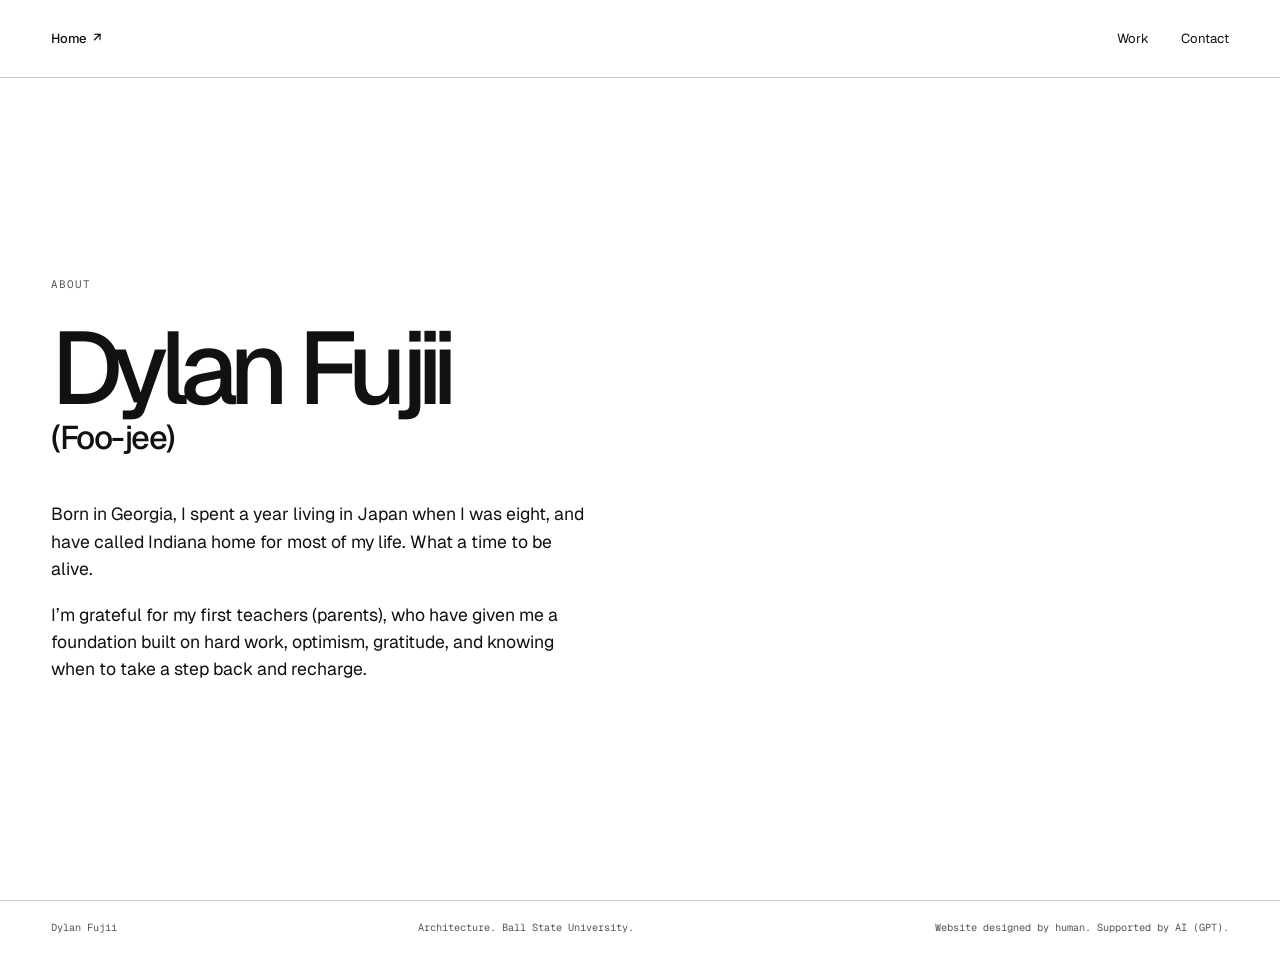
==== about.html @ c4be1554 "Refine about page and landing links" ====
<!doctype html>
<html lang="en">
  <head>
    <meta charset="utf-8">
    <meta name="viewport" content="width=device-width, initial-scale=1">
    <meta name="description" content="About Dylan Fujii.">
    <title>About — Dylan Fujii</title>
    <link rel="stylesheet" href="styles.css">
  </head>
  <body>
    <header class="site-header">
      <a class="home-link" href="index.html" aria-label="Return to home page">Home <span>↗</span></a>
      <nav aria-label="Main navigation">
        <a href="collection.html?collection=student">Work</a>
        <a href="contact.html">Contact</a>
      </nav>
    </header>
    <main class="about-page">
      <p class="eyebrow">About</p>
      <h1>Dylan Fujii <span>(Foo-jee)</span></h1>
      <p>Born in Georgia, I spent a year living in Japan when I was eight, and have called Indiana home for most of my life. What a time to be alive.</p>
      <p>I’m grateful for my first teachers (parents), who have given me a foundation built on hard work, optimism, gratitude, and knowing when to take a step back and recharge.</p>
    </main>
    <footer><span>Dylan Fujii</span><span>Architecture. Ball State University.</span><span>Website designed by human. Supported by AI (GPT).</span></footer>
  </body>
</html>
---- styles.css ----
@import url('https://fonts.googleapis.com/css2?family=Geist:wght@400;500;600;700&family=Geist+Mono:wght@400;500&display=swap');
:root{--paper:#edf2f4;--ink:#17232b;--slate:#637782;--blue:#173a5e;--line:#bdcbd1;--sans:Geist,Arial,sans-serif;--mono:"Geist Mono",monospace}*{box-sizing:border-box}html{scroll-behavior:smooth}body{margin:0;background:var(--paper);color:var(--ink);font-family:var(--sans)}a{color:inherit;text-decoration:none}img{max-width:100%;display:block}.site-header{height:78px;padding:0 4vw;display:flex;justify-content:space-between;align-items:center;border-bottom:1px solid var(--line);position:relative;z-index:10}.monogram{font-size:1.35rem;font-weight:700;letter-spacing:-.09em}.monogram span,.underlink,.site-header nav a:hover,.project-index-row:hover strong,.outline-link:hover{color:var(--blue)}.site-header nav{display:flex;align-items:center;gap:2rem;font-size:.82rem}.project-menu{position:relative}.project-menu summary{cursor:pointer;list-style:none}.project-menu summary::-webkit-details-marker{display:none}.project-menu summary span{font-family:var(--mono);margin-left:.25rem}.menu-panel{position:absolute;right:-1rem;top:2rem;width:310px;background:#f8fbfc;border:1px solid var(--line);padding:.7rem;box-shadow:0 16px 38px rgba(23,58,94,.12)}.menu-panel a{display:grid;grid-template-columns:1fr auto;padding:.8rem;border-bottom:1px solid var(--line)}.menu-panel a:last-child{border-bottom:0}.menu-panel a:hover{background:#e2ebef}.menu-panel span,.menu-panel small{display:block;font: .62rem var(--mono);color:var(--slate);text-transform:uppercase;letter-spacing:.04em}.menu-panel strong{font-weight:500;margin:.18rem 0}.eyebrow{font: .68rem var(--mono);letter-spacing:.08em;text-transform:uppercase;color:var(--slate);margin:0 0 1.3rem}.home-hero{min-height:calc(100dvh - 78px);padding:8vw 4vw 5vw;display:grid;grid-template-columns:.82fr 1.18fr;gap:6vw;align-items:end}.home-hero h1,.feature-project h2,.section-intro h2,.material-section h2,.project-hero h1,.project-content h2{font-size:clamp(3.5rem,7vw,8rem);font-weight:500;letter-spacing:-.075em;line-height:.9;margin:0}.home-hero h1 em,.feature-project h2 span{font-style:normal;color:var(--blue)}.lede{font-size:1.04rem;line-height:1.65;max-width:33rem;margin:2rem 0}.underlink{display:inline-flex;gap:.6rem;border-bottom:1px solid currentColor;padding-bottom:.3rem;font-size:.9rem}.hero-board{display:block}.hero-board img{width:100%;height:min(63vw,670px);object-fit:contain;background:#dbe5e9}.hero-board span,.image-frame figcaption{display:block;margin-top:.65rem;color:var(--slate);font:.64rem var(--mono)}.feature-rule{padding:1.25rem 4vw;border-top:1px solid var(--line);border-bottom:1px solid var(--line);display:flex;justify-content:space-between}.feature-rule .eyebrow{margin:0}.feature-rule p:last-child{margin:0;color:var(--blue);font:.68rem var(--mono);text-transform:uppercase}.feature-project{padding:10vw 4vw;display:grid;grid-template-columns:.72fr 1.28fr;gap:8vw;align-items:end}.feature-copy>p:not(.eyebrow){line-height:1.6;max-width:29rem;margin:2rem 0}.outline-link{display:inline-flex;gap:.7rem;border:1px solid var(--ink);padding:.85rem 1rem;font-size:.84rem;transition:.2s}.outline-link:hover{border-color:var(--blue);background:#dfe9ed}.image-frame{margin:0;background:#dbe5e9}.image-frame img{width:100%;height:100%;object-fit:contain}.large-board{height:min(48vw,610px)}.process-section{border-top:1px solid var(--ink);padding:10vw 4vw;display:grid;grid-template-columns:.65fr 1.35fr;gap:8vw}.section-intro{position:sticky;top:2rem;height:max-content}.process-list{border-top:1px solid var(--ink)}.project-index-row{display:grid;grid-template-columns:3rem 1fr auto;gap:1rem;align-items:start;border-bottom:1px solid var(--line);padding:1.15rem 0}.project-index-row b,.project-index-row span,.project-index-row small{font: .64rem var(--mono);letter-spacing:.04em;color:var(--slate)}.project-index-row strong{display:block;font-size:1.5rem;letter-spacing:-.05em;font-weight:500;margin:.25rem 0;transition:color .2s}.project-index-row .arrow{font-size:1.1rem;color:var(--ink)}.material-section{padding:10vw 4vw;display:grid;grid-template-columns:1.2fr .8fr;gap:9vw;align-items:center;border-top:1px solid var(--line)}.material-image{height:min(56vw,640px)}.material-section p:last-child{line-height:1.6;max-width:28rem;margin-top:2rem}.project-hero{padding:8vw 4vw 7vw;display:grid;grid-template-columns:.78fr 1.22fr;gap:6vw;align-items:end}.project-meta{font: .68rem var(--mono);color:var(--slate);text-transform:uppercase}.project-note{font: .68rem var(--mono);color:var(--blue);text-transform:uppercase;line-height:1.5}.hero-full{height:min(64vw,710px)}.project-content{padding:9vw 4vw;display:grid;grid-template-columns:.65fr 1.35fr;gap:8vw;border-top:1px solid var(--line)}.project-content>div>p:last-child{line-height:1.6;max-width:28rem}.board-viewer object{width:100%;height:720px;background:#fff;border:1px solid var(--line)}.board-viewer>p{font:.64rem var(--mono);color:var(--slate)}.project-gallery{padding:0 4vw 10vw;display:grid;grid-template-columns:repeat(3,1fr);gap:1rem}.project-image{height:31vw;min-height:240px}footer{padding:1.25rem 4vw;border-top:1px solid var(--line);display:flex;justify-content:space-between;font:.64rem var(--mono);color:var(--slate)}@media(max-width:760px){.site-header{padding:0 5vw}.site-header nav{gap:1rem}.menu-panel{right:-4rem;width:285px}.home-hero,.feature-project,.process-section,.material-section,.project-hero,.project-content{grid-template-columns:1fr}.home-hero,.project-hero{padding:17vw 5vw 14vw;min-height:auto;gap:3rem}.feature-project,.process-section,.material-section,.project-content{padding:17vw 5vw;gap:3rem}.hero-board img,.hero-full{height:70vw}.feature-rule{padding:1rem 5vw;display:block}.feature-rule p:last-child{margin-top:.6rem}.large-board{height:68vw}.section-intro{position:static}.material-image{height:70vw}.project-gallery{padding:0 5vw 17vw;grid-template-columns:1fr}.project-image{height:72vw}.board-viewer object{height:540px}footer{padding:1.25rem 5vw;display:grid;gap:.35rem}.home-hero h1,.feature-project h2,.section-intro h2,.material-section h2,.project-hero h1,.project-content h2{font-size:clamp(3.15rem,14vw,5rem)}}
.collection-hero{padding:9vw 4vw 7vw;border-bottom:1px solid var(--ink)}.collection-hero h1{font-size:clamp(3.8rem,9vw,10rem);letter-spacing:-.085em;line-height:.86;font-weight:500;margin:0;max-width:12ch}.collection-list{padding:0 4vw 10vw}.collection-row{display:grid;grid-template-columns:1.08fr .92fr;gap:8vw;align-items:center;padding:7vw 0;border-bottom:1px solid var(--line)}.collection-row:nth-child(odd){grid-template-columns:.78fr 1.22fr}.collection-row:nth-child(odd) .collection-image{order:2}.collection-image{height:clamp(300px,45vw,620px);background:transparent}.collection-image img{object-fit:contain;background:#dbe5e9}.collection-copy{max-width:32rem}.collection-copy h2{font-size:clamp(2.4rem,5vw,5.8rem);letter-spacing:-.07em;line-height:.9;font-weight:500;margin:.3rem 0 1.5rem}.collection-copy>p:not(.eyebrow){line-height:1.65}.collection-open{display:inline-flex;gap:.7rem;margin-top:1.4rem;border-bottom:1px solid var(--ink);padding-bottom:.3rem;font-size:.85rem}.collection-row:hover h2,.collection-row:hover .collection-open{color:var(--blue)}.project-reading{padding:8vw 4vw;display:grid;grid-template-columns:.65fr 1.35fr;gap:8vw;border-top:1px solid var(--line)}.reading-copy{columns:2;column-gap:3rem;max-width:60rem}.reading-copy p{line-height:1.7;margin:0 0 1.2rem;break-inside:avoid}.project-gallery{grid-template-columns:1.1fr .9fr .9fr}.project-image-0{height:min(58vw,750px);grid-row:span 2}.project-image-1{height:min(28vw,360px)}.project-image-2{height:min(35vw,470px);align-self:end}@media(max-width:760px){.collection-hero{padding:17vw 5vw 12vw}.collection-list{padding:0 5vw 17vw}.collection-row,.collection-row:nth-child(odd){grid-template-columns:1fr;gap:2rem;padding:17vw 0}.collection-row:nth-child(odd) .collection-image{order:0}.collection-image{height:72vw}.project-reading{padding:17vw 5vw;grid-template-columns:1fr;gap:2rem}.reading-copy{columns:1}.project-gallery{grid-template-columns:1fr}.project-image-0,.project-image-1,.project-image-2{height:72vw;grid-row:auto}}

/* Compact project index: imagery keeps its own proportion rather than entering a fixed card. */
.media-section{padding:6vw 4vw 9vw;border-bottom:1px solid var(--line)}.media-section header{display:grid;grid-template-columns:.7fr 1.3fr;gap:2rem;align-items:baseline;margin:0 0 4vw}.media-section h2{font-size:clamp(2.8rem,6vw,6.5rem);letter-spacing:-.075em;line-height:.9;font-weight:500;margin:0}.media-section header>p:last-child{max-width:25rem;line-height:1.55;margin:0;color:var(--slate)}.portfolio-grid{columns:3;column-gap:1.25rem}.project-tile{display:inline-block;width:100%;vertical-align:top;break-inside:avoid;margin:0 0 2.8rem;color:var(--ink)}.project-tile figure{position:relative;margin:0;overflow:hidden;background:transparent}.project-tile figure img{width:100%;height:auto;transition:opacity .22s ease}.project-tile h3{font-size:1.12rem;letter-spacing:-.045em;font-weight:500;margin:.7rem 0 0}.tile-overlay{position:absolute;inset:0;display:flex!important;flex-direction:column;justify-content:space-between;padding:1.25rem;background:var(--blue);color:#edf2f4!important;font: .84rem/1.55 var(--sans)!important;opacity:0;transition:opacity .22s ease;margin:0!important}.tile-overlay b{font: .64rem var(--mono);letter-spacing:.06em;text-transform:uppercase}.project-tile:hover img,.project-tile:focus-visible img{opacity:0}.project-tile:hover .tile-overlay,.project-tile:focus-visible .tile-overlay{opacity:1}.project-tile:hover h3,.project-tile:focus-visible h3{color:var(--blue)}.project-hero-image{margin:0;align-self:end}.project-hero-image img{display:block;width:100%;height:auto}.project-hero-image figcaption,.project-image figcaption{display:block;margin-top:.65rem;color:var(--slate);font:.64rem var(--mono)}.project-gallery{display:block;columns:2;column-gap:1.25rem;padding:0 4vw 10vw}.project-image,.project-image-0,.project-image-1,.project-image-2{display:inline-block;width:100%;height:auto!important;min-height:0!important;grid-row:auto!important;break-inside:avoid;margin:0 0 2.2rem}.project-image img{width:100%;height:auto;display:block}.home-hero .hero-board img,.feature-project .large-board img,.material-section .material-image img{height:auto;object-fit:initial;background:transparent}.feature-project .large-board,.material-section .material-image{height:auto;background:transparent}.home-hero .hero-board{align-self:end}.home-hero .hero-board img{width:100%}@media(max-width:760px){.media-section{padding:14vw 5vw}.media-section header{grid-template-columns:1fr;gap:.8rem;margin-bottom:10vw}.portfolio-grid{columns:1}.project-tile{margin-bottom:2.5rem}.tile-overlay{opacity:1;position:static;padding:.8rem 0 0;background:transparent;color:var(--ink)!important;font-size:.9rem!important}.project-tile:hover img,.project-tile:focus-visible img{opacity:1}.project-tile h3{margin-top:.8rem}.tile-overlay b{display:none}.project-gallery{columns:1;padding:0 5vw 15vw}.project-image{margin-bottom:2.5rem}}
.contact-page{min-height:calc(100dvh - 78px);padding:12vw 4vw;display:flex;flex-direction:column;align-items:flex-start}.contact-page h1{font-size:clamp(4rem,11vw,12rem);letter-spacing:-.09em;line-height:.86;font-weight:500;margin:0 0 4rem}.contact-page>a{font-size:clamp(1.2rem,2.4vw,2.2rem);letter-spacing:-.04em;margin:.35rem 0;border-bottom:1px solid transparent}.contact-page>a:hover{color:var(--blue);border-color:var(--blue)}@media(max-width:760px){.contact-page{padding:22vw 5vw}.contact-page h1{margin-bottom:3rem}}

/* Final editorial pass: the image establishes each page before the copy begins. */
.home-link{font:500 .82rem var(--sans);letter-spacing:-.02em}.home-link span{color:var(--blue);margin-left:.2rem}.home-hero{min-height:0;display:block;padding:2.5vw 4vw 3vw}.home-hero-image{display:block;height:calc(100dvh - 190px)}.home-hero-image img{width:100%;height:100%;object-fit:contain;background:transparent}.home-hero-caption{display:flex;justify-content:space-between;align-items:baseline;gap:2rem;padding-top:1.2rem}.home-hero-caption h1{font-size:clamp(2.2rem,5vw,5.8rem);letter-spacing:-.075em;line-height:.9;font-weight:500;margin:0}.home-hero-caption p{max-width:25rem;margin:0;font: .72rem/1.5 var(--mono);color:var(--slate)}.portfolio-grid{display:grid;columns:auto;grid-template-columns:repeat(3,minmax(0,1fr));gap:1.25rem;align-items:start}.project-tile{display:block;margin:0;color:var(--ink)}.project-tile-featured{grid-column:span 2}.project-tile-featured h3{font-size:clamp(1.3rem,2vw,2rem)}.project-tile figure{background:transparent}.tile-overlay{align-items:center;justify-content:center;background:transparent;color:rgba(23,35,43,.8)!important;font-size:clamp(2rem,5vw,5.5rem)!important;line-height:.86!important;font-weight:700!important;letter-spacing:-.08em;text-align:center}.project-tile:hover img,.project-tile:focus-visible img{opacity:1;filter:brightness(1.07)}.tile-overlay b{display:none}.project-page-hero{height:auto;padding:2vw 4vw 0}.project-page-hero figure{height:auto;margin:0}.project-page-hero img{display:block;width:100%;height:auto;object-fit:initial;background:transparent}.project-summary{max-width:68rem;padding:5vw 4vw;border-top:1px solid var(--line)}.project-summary h1{font-size:clamp(2.1rem,5vw,5.2rem);letter-spacing:-.075em;line-height:.9;font-weight:500;margin:0 0 1.6rem}.project-summary dl{display:grid;grid-template-columns:repeat(2,minmax(0,1fr));max-width:42rem;margin:0 0 2rem;border-top:1px solid var(--line)}.project-summary dl div{padding:1rem 0;border-bottom:1px solid var(--line)}.project-summary dt{font:.62rem var(--mono);letter-spacing:.06em;text-transform:uppercase;color:var(--slate)}.project-summary dd{margin:.35rem 0 0;font-size:.95rem;line-height:1.45}.project-summary .lede{margin:2.2rem 0}.source-text{max-width:44rem}.source-text p{line-height:1.65;margin:0 0 1rem}.project-summary .project-note{margin:0 0 2rem}.project-gallery{columns:2}.project-content{padding-top:6vw}.project-content h2{font-size:clamp(2.7rem,5vw,5.2rem)}@media(max-width:760px){.home-hero{padding:3vw 5vw 12vw}.home-hero-image{height:65vw}.home-hero-caption{display:block;padding-top:1rem}.home-hero-caption p{margin-top:.8rem}.portfolio-grid{grid-template-columns:1fr;gap:2.3rem}.project-tile-featured{grid-column:auto}.tile-overlay{font-size:3.5rem!important}.project-page-hero{height:auto;padding:3vw 5vw 0}.project-summary{padding:12vw 5vw 8vw}.project-summary dl{grid-template-columns:1fr}.project-gallery{columns:1}.project-content{padding-top:14vw}}

/* White field, quiet chrome, and image-readable hover state. */
:root{--paper:#fff}.image-frame,.hero-board img,.board-viewer object{background:#fff}.home-hero-caption p a{color:inherit;border-bottom:1px solid var(--line);padding-bottom:.15rem}.home-hero-caption p a:hover{color:var(--blue);border-color:var(--blue)}.home-shortcuts{display:grid;grid-template-columns:1fr 1fr;border-top:1px solid var(--ink);border-bottom:1px solid var(--ink);margin:0 4vw}.home-shortcuts a{display:flex;justify-content:space-between;align-items:center;padding:1.2rem 0;font-size:clamp(1.6rem,3vw,3.5rem);letter-spacing:-.065em}.home-shortcuts a+a{border-left:1px solid var(--ink);padding-left:4vw}.home-shortcuts span{font:.65rem var(--mono);color:var(--slate);letter-spacing:.06em}.home-shortcuts a:hover strong{color:var(--blue)}.home-contact{padding:7vw 4vw 9vw;display:flex;flex-direction:column;align-items:flex-start}.home-contact p,.home-contact a{font-size:clamp(1.2rem,2.5vw,2.4rem);letter-spacing:-.045em;margin:0 0 .35rem}.home-contact a:hover{color:var(--blue)}.tile-overlay{background:rgba(255,255,255,.2);align-items:flex-start;justify-content:flex-end;padding:1.2rem;color:rgba(23,35,43,.9)!important;font-size:clamp(1.8rem,4.8vw,5rem)!important;text-align:left}.joinery-summary{max-width:76rem}.joinery-argument{display:grid;grid-template-columns:.72fr 1.28fr;gap:7vw;padding:7vw 4vw;border-top:1px solid var(--line)}.joinery-copy{max-width:35rem}.joinery-copy h2,.joinery-envelope h2,.joinery-structure-copy h2,.joinery-site h2{font-size:clamp(2.4rem,5vw,5.8rem);letter-spacing:-.07em;line-height:.9;font-weight:500;margin:0 0 2rem}.joinery-copy p,.joinery-envelope p,.joinery-structure-copy p,.joinery-site p{line-height:1.65;margin:0 0 1.2rem}.joinery-argument figure,.joinery-location figure,.joinery-envelope figure,.joinery-systems figure,.joinery-site figure{margin:0}.joinery-argument figure img,.joinery-location img,.joinery-envelope img,.joinery-systems img,.joinery-site img{width:100%;height:auto;display:block}.joinery-argument figcaption,.joinery-systems figcaption{font:.64rem var(--mono);color:var(--slate);margin-top:.65rem}.joinery-location{display:grid;grid-template-columns:1fr 1.3fr;gap:1.2rem;padding:0 4vw 7vw}.joinery-full-board{padding:0 4vw 7vw}.joinery-full-board img{display:block;width:100%;height:auto}.joinery-envelope{display:grid;grid-template-columns:1.25fr .75fr;gap:6vw;align-items:start;padding:7vw 4vw;border-top:1px solid var(--line)}.joinery-systems{display:grid;grid-template-columns:.38fr 1.62fr;gap:1.2rem;padding:0 4vw 5vw}.joinery-structure-copy{max-width:58rem;padding:0 4vw 8vw}.joinery-site{display:grid;grid-template-columns:.9fr 1.1fr;gap:5vw;padding:7vw 4vw;border-top:1px solid var(--line)}@media(max-width:760px){.home-shortcuts{margin:0 5vw;grid-template-columns:1fr}.home-shortcuts a+a{border-left:0;border-top:1px solid var(--line);padding-left:0}.home-contact{padding:16vw 5vw}.joinery-argument,.joinery-location,.joinery-envelope,.joinery-systems,.joinery-site{grid-template-columns:1fr;padding-left:5vw;padding-right:5vw;gap:2.5rem}.joinery-full-board{padding:0 5vw 14vw}.joinery-structure-copy{padding:0 5vw 15vw}.joinery-envelope,.joinery-site{padding-top:15vw;padding-bottom:15vw}.tile-overlay{padding:.8rem;font-size:3rem!important}}
.project-gallery{columns:1;max-width:1440px;padding-top:2vw}.project-gallery .project-image{width:100%;margin-bottom:5vw}
.project-gallery{display:grid;grid-template-columns:repeat(2,minmax(0,1fr));gap:2vw;columns:auto}.project-gallery .project-image{grid-column:1/-1;margin:0}.project-gallery .project-image.pair{grid-column:span 1}.tile-overlay{background:rgba(255,255,255,.45)}.project-reference{display:inline-flex;margin:1.4rem 1.2rem 0 0;border-bottom:1px solid var(--ink);padding-bottom:.25rem;font-size:.9rem}.project-reference:hover{color:var(--blue);border-color:var(--blue)}.source-file{margin:0 1rem 1.2rem 0}.board-viewer .underlink{font-size:.84rem}
@media(max-width:760px){.project-gallery{grid-template-columns:1fr;gap:2.5rem}.project-gallery .project-image.pair{grid-column:auto}}

/* Compact project reading: boards are visible as complete, uncropped previews. */
.project-gallery{max-width:1180px;margin:0 auto;padding-left:4vw;padding-right:4vw}
.project-board{display:grid;grid-template-columns:.38fr .62fr;gap:5vw;align-items:start;border-top:1px solid var(--line);padding:7vw 4vw;max-width:1180px;margin:0 auto}
.project-board h2{font-size:clamp(2.2rem,4vw,4.4rem);letter-spacing:-.07em;line-height:.9;font-weight:500;margin:0}
.project-board-image{margin:0 0 2rem}.project-board-image a{display:block;background:#fff}.project-board-image img{display:block;max-width:100%;width:auto;max-height:78vh;object-fit:contain}.project-board-image figcaption{font:.64rem var(--mono);color:var(--slate);margin-top:.65rem}
@media(max-width:760px){.project-gallery{padding-left:5vw;padding-right:5vw}.project-board{grid-template-columns:1fr;gap:2rem;padding:15vw 5vw}.project-board-image img{max-height:68vh}}

/* Home: image-led, neutral, and deliberately quiet. */
:root{--paper:#fff;--ink:#111;--slate:#555;--blue:#111;--line:#c9c9c9}
.site-header{display:grid;grid-template-columns:1fr auto 1fr;background:#fff}
.site-header nav{grid-column:2;justify-self:center}
.menu-panel{background:#fff;box-shadow:0 16px 38px rgba(0,0,0,.12)}
.menu-panel a:hover,.outline-link:hover{background:#f2f2f2}
.home-hero{position:relative;height:calc(100dvh - 78px);min-height:540px;padding:0;overflow:hidden}
.home-hero-image{position:absolute;inset:0;width:100%;height:100%;margin:0}
.home-hero-image img{width:100%;height:100%;object-fit:cover;max-width:none}
.home-award-link{position:absolute;right:4vw;bottom:3vw;max-width:17rem;color:#fff;font:.9rem var(--mono);letter-spacing:.04em;text-transform:uppercase;border-bottom:1px solid rgba(255,255,255,.75);padding-bottom:.35rem;text-shadow:0 1px 12px rgba(0,0,0,.55)}
.home-hero-credit{position:absolute;left:4vw;right:clamp(23rem,30vw,34rem);bottom:3vw;margin:0;color:#fff;font:clamp(.95rem,1.25vw,1.18rem)/1.45 var(--sans);letter-spacing:-.015em;text-shadow:0 1px 12px rgba(0,0,0,.65)}
.home-award-link:hover{border-color:#fff}
.home-shortcuts{max-width:44rem;margin:0 auto;border-top:0}
.home-shortcuts a{justify-content:center;gap:1rem;text-align:center}
.home-shortcuts a+a{padding-left:0}
.home-shortcuts span{display:none}
.home-shortcuts a:hover strong,.home-contact a:hover,.home-credit a:hover{color:#111}
.home-credit{max-width:48rem;margin:0 auto;padding:7vw 0 4vw;font-size:clamp(1.15rem,2vw,1.7rem);line-height:1.4;letter-spacing:-.035em}
.home-credit p{margin:0}
.home-credit a{border-bottom:1px solid currentColor}
.home-contact{align-items:center;padding:1vw 4vw 8vw}
.home-contact a{font-size:clamp(1.1rem,1.8vw,1.5rem);border-bottom:1px solid var(--ink);padding-bottom:.25rem}
@media(max-width:760px){.site-header{grid-template-columns:1fr auto 1fr}.site-header nav{gap:1rem}.home-hero{height:calc(100dvh - 78px);min-height:420px}.home-award-link{left:5vw;right:auto;bottom:5vw;max-width:calc(100% - 10vw);text-align:left;line-height:1.5;font-size:.78rem}.home-hero-credit{left:5vw;right:5vw;bottom:8.4rem;font-size:.85rem}.home-shortcuts{margin:0 5vw}.home-credit{padding:16vw 5vw 10vw}.home-contact{padding:2vw 5vw 16vw}}

/* Full-width home navigation directly beneath the Joinery image. */
.home-shortcuts{max-width:none;margin:0;border-top:1px solid var(--ink);border-bottom:1px solid var(--ink)}.home-shortcuts a{min-height:7rem;flex:1;justify-content:center;align-items:center}.home-shortcuts a+a{padding-left:0}
@media(max-width:760px){.home-shortcuts{margin:0}.home-shortcuts a{min-height:5.5rem}}

/* The Joinery: a short editorial sequence, then an expandable drawing catalogue. */
.joinery-concept,.joinery-context,.joinery-isonometric,.joinery-catalogue{border-top:1px solid var(--line);padding:7vw 4vw;max-width:1440px;margin:0 auto}
.joinery-concept{display:grid;grid-template-columns:.7fr 1.3fr;gap:2vw 5vw;align-items:start}
.joinery-concept-copy{max-width:31rem}.joinery-concept h2,.joinery-context h2,.joinery-isonometric h2,.joinery-catalogue h2{font-size:clamp(2.25rem,4.8vw,5.25rem);letter-spacing:-.07em;line-height:.9;font-weight:500;margin:0 0 1.8rem}
.joinery-concept-copy p:not(.eyebrow),.joinery-catalogue header>p:last-child{line-height:1.62;margin:0 0 1.1rem}
.joinery-concept figure,.joinery-context figure,.joinery-isonometric figure{margin:0}.joinery-parti{grid-column:2}.joinery-history{grid-column:1/-1;max-width:920px;margin-top:3vw!important}.joinery-concept img,.joinery-context img,.joinery-isonometric img{width:100%;height:auto;object-fit:contain;background:#fff}
.joinery-concept figcaption,.joinery-context figcaption,.joinery-isonometric figcaption{font:.64rem var(--mono);color:var(--slate);margin-top:.65rem}
.joinery-context{display:block}.joinery-context header{max-width:32rem;margin-bottom:3vw}.joinery-context figure:first-of-type{width:100%}.joinery-context figure+figure{max-width:60%;margin:3vw 0 0 auto}
.joinery-context--axon{max-width:none;min-height:100svh;display:grid;grid-template-rows:auto minmax(0,1fr);padding:4vw}.joinery-context--axon header{max-width:none;margin:0 0 2vw}.joinery-context--axon figure{display:flex;min-height:0;flex-direction:column;justify-content:center}.joinery-context--axon figure:first-of-type{width:100%}.joinery-context--axon img{width:100%;max-height:calc(100svh - 13rem);object-fit:contain}
.joinery-isonometric header{max-width:32rem;margin-bottom:3vw}.joinery-isonometric figure{max-width:1280px}
.joinery-catalogue{display:grid;grid-template-columns:.38fr 1fr;gap:5vw;align-items:start}.joinery-catalogue header{position:sticky;top:2rem}.joinery-catalogue h2{margin-bottom:1rem}.joinery-catalogue-grid{display:grid;grid-template-columns:repeat(3,minmax(0,1fr));gap:1px;background:var(--line);border:1px solid var(--line)}
.joinery-catalogue-grid a{position:relative;aspect-ratio:1;background:#fff;display:flex;align-items:center;justify-content:center;overflow:visible;z-index:0}.joinery-catalogue-grid img{width:100%;height:100%;object-fit:contain;padding:.7rem;pointer-events:none;transition:transform .24s ease}.joinery-catalogue-grid span{position:absolute;left:.7rem;bottom:.6rem;padding:.25rem .35rem;background:rgba(255,255,255,.88);font:.6rem var(--mono);letter-spacing:.03em}.joinery-catalogue-grid a:hover,.joinery-catalogue-grid a:focus-visible{z-index:5}.joinery-catalogue-grid a:hover img,.joinery-catalogue-grid a:focus-visible img{transform:scale(3)}
@media(max-width:760px){.joinery-concept,.joinery-context,.joinery-isonometric,.joinery-catalogue{padding:15vw 5vw}.joinery-concept,.joinery-context,.joinery-catalogue{grid-template-columns:1fr;gap:2.5rem}.joinery-parti,.joinery-history{grid-column:auto}.joinery-history{margin-top:0!important}.joinery-context header{grid-row:auto}.joinery-context figure+figure{max-width:100%;justify-self:stretch}.joinery-isonometric header{margin-bottom:2.5rem}.joinery-catalogue header{position:static}.joinery-catalogue-grid{grid-template-columns:repeat(2,minmax(0,1fr))}}

/* Shared reading rhythm: every project moves from proposition to evidence to outcome. */
.project-narrative{max-width:1440px;margin:0 auto}.project-chapter{display:grid;grid-template-columns:.32fr 1fr;gap:5vw;padding:7vw 4vw;border-top:1px solid var(--line);align-items:start}.project-chapter header{position:sticky;top:2rem}.project-chapter h2{font-size:clamp(2rem,4.2vw,4.7rem);letter-spacing:-.07em;line-height:.9;font-weight:500;margin:0}.project-chapter-media{display:grid;grid-template-columns:repeat(2,minmax(0,1fr));gap:1.25rem;align-items:start}.project-chapter-media .project-image{grid-column:1/-1;margin:0}.project-chapter-media .project-image.pair{grid-column:span 1}.project-chapter-media img{width:100%;height:auto;object-fit:contain;background:#fff}.project-chapter-media figcaption{display:block;margin-top:.65rem;color:var(--slate);font:.64rem var(--mono)}
@media(max-width:760px){.project-chapter{grid-template-columns:1fr;gap:2.2rem;padding:15vw 5vw}.project-chapter header{position:static}.project-chapter-media{gap:1.7rem}.project-chapter-media .project-image.pair{grid-column:span 1}}

/* Student Work: consistent 16:10 project reading, with no privileged tile. */
.collection-statement{max-width:45rem;margin-top:3rem;font-size:clamp(1.05rem,1.65vw,1.45rem);line-height:1.48;letter-spacing:-.035em}.collection-statement p{margin:0 0 1rem}.collection-statement strong{font-weight:600}.portfolio-grid-projects .project-tile-featured{grid-column:auto}.portfolio-grid-projects .project-tile-featured h3{font-size:1.12rem}.portfolio-grid-projects .project-tile figure{aspect-ratio:16/10}.portfolio-grid-projects .project-tile figure img{height:100%;object-fit:cover}
@media(max-width:760px){.collection-statement{margin-top:2.2rem}.portfolio-grid-projects .project-tile-featured{grid-column:auto}}

/* Project headers share one field: information at left, architecture at right. */
.project-intro{display:grid;grid-template-columns:minmax(18rem,.72fr) minmax(0,1.28fr);gap:5vw;align-items:end;padding:4vw;max-width:1600px;margin:0 auto;border-bottom:1px solid var(--line)}
.project-intro .project-summary{max-width:none;padding:0;border:0}.project-intro .project-page-hero{height:auto;padding:0}.project-intro .project-page-hero figure{margin:0}.project-intro .project-page-hero img{width:100%;height:auto;max-height:76vh;object-fit:contain;background:#fff}.project-intro .lede{margin:1.7rem 0}.project-intro .source-text{max-width:34rem}.project-intro .project-summary dl{max-width:none}
@media(max-width:760px){.project-intro{grid-template-columns:1fr;padding:12vw 5vw;gap:3rem}.project-intro .project-page-hero img{max-height:none}.project-intro .project-summary{order:1}.project-intro .project-page-hero{order:2}}

/* Navigation returns with an upward scroll and stays aligned at the right. */
.site-header{position:sticky;top:0;display:flex;justify-content:space-between;transition:transform .22s ease;will-change:transform}.site-header nav{margin-left:auto}.site-header--hidden{transform:translateY(-101%)}
@media(max-width:760px){.site-header{display:flex}.site-header nav{margin-left:auto}}

/* Fire-Proof Altadena: the fire condition appears only on intentional hover. */
.project-tile .tile-hover-image,.project-page-hero .project-hero-hover{position:absolute;inset:0;width:100%;height:100%;object-fit:cover;opacity:0;transition:opacity .35s ease;pointer-events:none}.project-tile:hover .tile-hover-image,.project-tile:focus-visible .tile-hover-image,.project-page-hero figure:hover .project-hero-hover{opacity:1}.project-page-hero figure{position:relative}.project-page-hero .project-hero-main{position:relative;z-index:0}.project-page-hero .project-hero-hover{z-index:1}

/* Index refinement: a quiet metadata layer keeps the image, year, and studio legible. */
.portfolio-grid{gap:clamp(1rem,1.6vw,1.7rem)}.project-tile figure{isolation:isolate}.project-tile h3{margin:.8rem 0 0;font-size:1.05rem;letter-spacing:-.04em;font-weight:500}.tile-overlay{align-items:flex-start;justify-content:flex-end;gap:.4rem;padding:1.15rem;background:rgba(255,255,255,.78);color:var(--ink)!important;font-weight:400!important;line-height:1!important;text-align:left}.tile-year{display:block;font-size:clamp(1.55rem,3.2vw,3.65rem);letter-spacing:-.08em;font-weight:500;line-height:.88}.tile-studio{display:block;max-width:16rem;color:var(--slate);font:.59rem/1.35 var(--mono);font-weight:400;letter-spacing:.07em;text-transform:uppercase}.project-tile:hover .tile-overlay,.project-tile:focus-visible .tile-overlay{opacity:1}.project-tile:hover h3,.project-tile:focus-visible h3{color:var(--ink)}
@media(max-width:760px){.tile-overlay{position:static;display:block!important;padding:.75rem 0 0;background:transparent;color:var(--ink)!important;opacity:1}.tile-year{font-size:1.2rem;letter-spacing:-.055em}.tile-studio{margin-top:.3rem;font-size:.55rem}.project-tile h3{margin-top:.55rem}}

/* Fluid reading scale: copy gains presence on broad screens without competing with the drawings. */
:root{--reading-size:clamp(1rem,.82rem + .35vw,1.28rem);--caption-size:clamp(.67rem,.58rem + .12vw,.8rem)}
body{font-size:var(--reading-size)}
.lede,.source-text p,.feature-copy>p:not(.eyebrow),.material-section p:last-child,.collection-copy>p:not(.eyebrow),.reading-copy p,.joinery-concept-copy p:not(.eyebrow),.joinery-catalogue header>p:last-child{font-size:var(--reading-size);line-height:1.62}
.project-summary dd{font-size:clamp(.98rem,.84rem + .22vw,1.2rem)}
.project-hero-image figcaption,.project-image figcaption,.project-chapter-media figcaption,.joinery-concept figcaption,.joinery-context figcaption,.joinery-isonometric figcaption,.project-board-image figcaption,.hero-board span,.image-frame figcaption{font-size:var(--caption-size)}
.home-hero-credit{right:auto;width:min(46vw,54rem);font-size:clamp(1.05rem,.85rem + .45vw,1.42rem);line-height:1.42}
.home-award-link{font-size:clamp(.85rem,.73rem + .18vw,1rem);max-width:19rem}
@media(min-width:1440px){.project-chapter{gap:6vw}.project-intro{gap:6vw}.project-chapter h2{font-size:clamp(2.4rem,3.8vw,5rem)}}
@media(max-width:760px){.home-hero-credit{right:5vw;width:auto;font-size:clamp(.92rem,3.7vw,1.08rem);line-height:1.45}.home-award-link{font-size:.78rem;max-width:calc(100% - 10vw)}}

/* A short personal note receives the same restrained, image-first rhythm as the portfolio. */
.about-page{min-height:calc(100dvh - 78px);max-width:72rem;padding:12vw 4vw;display:grid;align-content:center}.about-page h1{font-size:clamp(3.4rem,8vw,8.5rem);letter-spacing:-.085em;line-height:.88;font-weight:500;margin:0 0 3rem}.about-page h1 span{display:block;font-size:.32em;letter-spacing:-.045em;margin-top:.65rem}.about-page>p:not(.eyebrow){max-width:34rem;font-size:var(--reading-size);line-height:1.55;margin:0 0 1.15rem}.about-page .eyebrow{margin-bottom:2rem}
.home-contact{gap:1rem}
@media(max-width:760px){.about-page{padding:22vw 5vw;align-content:start}.about-page h1{margin-bottom:2.5rem}}

/* Bolt Housing: expand floor-plan inspection without changing the grid's resting layout. */
.project-chapter-media .project-image--zoom{position:relative;overflow:visible;z-index:0}.project-chapter-media .project-image--zoom img{pointer-events:none;transition:transform .24s ease;transform-origin:center}.project-chapter-media .project-image--zoom figcaption{position:relative;background:#fff}.project-chapter-media .project-image--zoom:hover,.project-chapter-media .project-image--zoom:focus-within{z-index:5}.project-chapter-media .project-image--zoom:hover img,.project-chapter-media .project-image--zoom:focus-within img{transform:scale(3)}
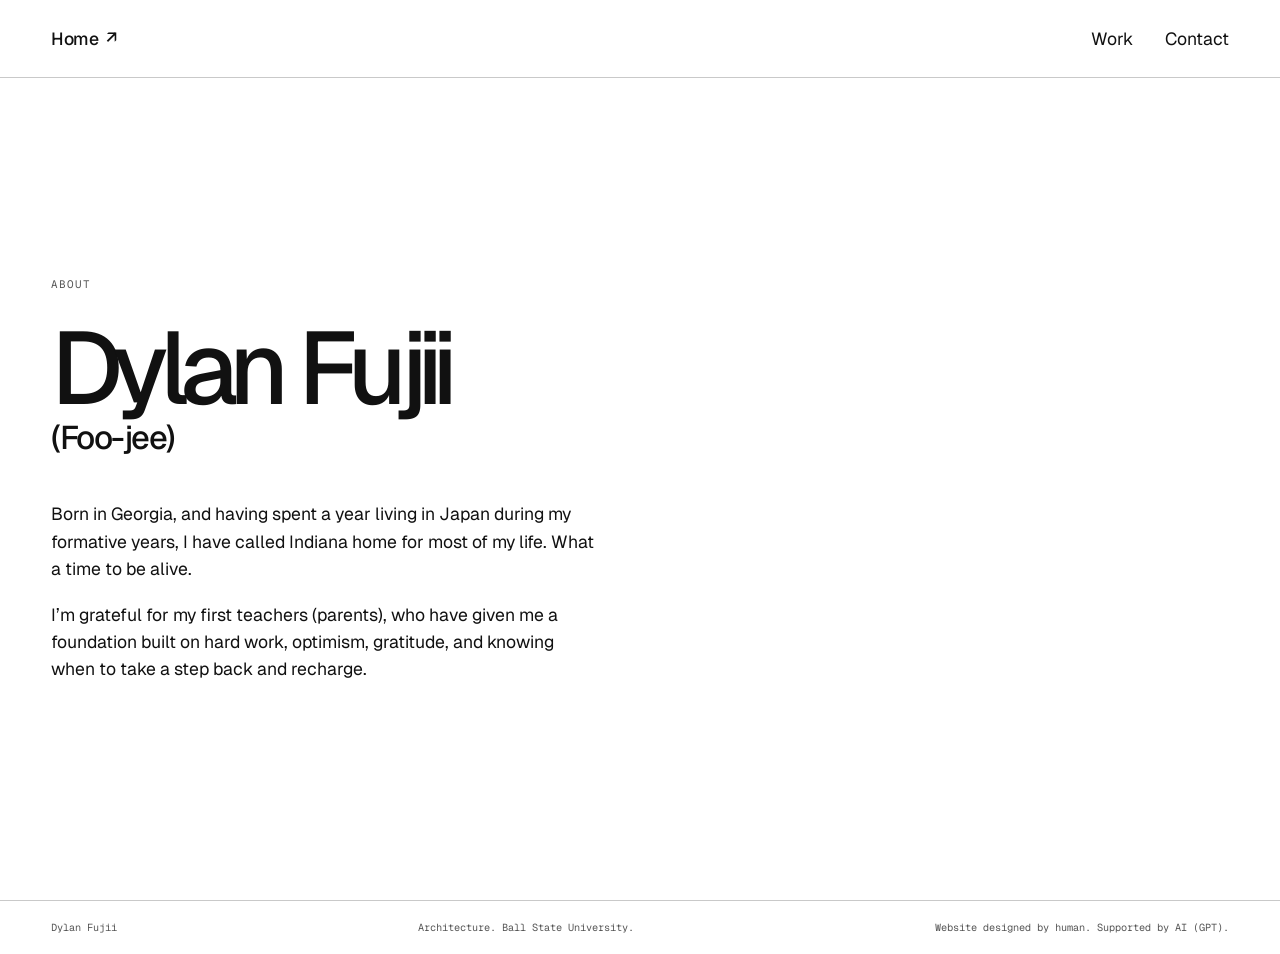
==== commit c0f340dd: "Refine portfolio controls and responsive scale" ====
--- a/about.html
+++ b/about.html
@@ -18,7 +18,7 @@
     <main class="about-page">
       <p class="eyebrow">About</p>
       <h1>Dylan Fujii <span>(Foo-jee)</span></h1>
-      <p>Born in Georgia, I spent a year living in Japan when I was eight, and have called Indiana home for most of my life. What a time to be alive.</p>
+      <p>Born in Georgia, and having spent a year living in Japan during my formative years, I have called Indiana home for most of my life. What a time to be alive.</p>
       <p>I’m grateful for my first teachers (parents), who have given me a foundation built on hard work, optimism, gratitude, and knowing when to take a step back and recharge.</p>
     </main>
     <footer><span>Dylan Fujii</span><span>Architecture. Ball State University.</span><span>Website designed by human. Supported by AI (GPT).</span></footer>
--- a/styles.css
+++ b/styles.css
@@ -61,7 +61,7 @@
 .joinery-context--axon{max-width:none;min-height:100svh;display:grid;grid-template-rows:auto minmax(0,1fr);padding:4vw}.joinery-context--axon header{max-width:none;margin:0 0 2vw}.joinery-context--axon figure{display:flex;min-height:0;flex-direction:column;justify-content:center}.joinery-context--axon figure:first-of-type{width:100%}.joinery-context--axon img{width:100%;max-height:calc(100svh - 13rem);object-fit:contain}
 .joinery-isonometric header{max-width:32rem;margin-bottom:3vw}.joinery-isonometric figure{max-width:1280px}
 .joinery-catalogue{display:grid;grid-template-columns:.38fr 1fr;gap:5vw;align-items:start}.joinery-catalogue header{position:sticky;top:2rem}.joinery-catalogue h2{margin-bottom:1rem}.joinery-catalogue-grid{display:grid;grid-template-columns:repeat(3,minmax(0,1fr));gap:1px;background:var(--line);border:1px solid var(--line)}
-.joinery-catalogue-grid a{position:relative;aspect-ratio:1;background:#fff;display:flex;align-items:center;justify-content:center;overflow:visible;z-index:0}.joinery-catalogue-grid img{width:100%;height:100%;object-fit:contain;padding:.7rem;pointer-events:none;transition:transform .24s ease}.joinery-catalogue-grid span{position:absolute;left:.7rem;bottom:.6rem;padding:.25rem .35rem;background:rgba(255,255,255,.88);font:.6rem var(--mono);letter-spacing:.03em}.joinery-catalogue-grid a:hover,.joinery-catalogue-grid a:focus-visible{z-index:5}.joinery-catalogue-grid a:hover img,.joinery-catalogue-grid a:focus-visible img{transform:scale(3)}
+.joinery-catalogue-grid .joinery-catalogue-item{position:relative;aspect-ratio:1;background:#fff;display:flex;align-items:center;justify-content:center;overflow:visible;z-index:0}.joinery-catalogue-grid img{width:100%;height:100%;object-fit:contain;padding:.7rem;pointer-events:none;transition:transform .24s ease}
 @media(max-width:760px){.joinery-concept,.joinery-context,.joinery-isonometric,.joinery-catalogue{padding:15vw 5vw}.joinery-concept,.joinery-context,.joinery-catalogue{grid-template-columns:1fr;gap:2.5rem}.joinery-parti,.joinery-history{grid-column:auto}.joinery-history{margin-top:0!important}.joinery-context header{grid-row:auto}.joinery-context figure+figure{max-width:100%;justify-self:stretch}.joinery-isonometric header{margin-bottom:2.5rem}.joinery-catalogue header{position:static}.joinery-catalogue-grid{grid-template-columns:repeat(2,minmax(0,1fr))}}
 
 /* Shared reading rhythm: every project moves from proposition to evidence to outcome. */
@@ -106,3 +106,30 @@
 
 /* Bolt Housing: expand floor-plan inspection without changing the grid's resting layout. */
 .project-chapter-media .project-image--zoom{position:relative;overflow:visible;z-index:0}.project-chapter-media .project-image--zoom img{pointer-events:none;transition:transform .24s ease;transform-origin:center}.project-chapter-media .project-image--zoom figcaption{position:relative;background:#fff}.project-chapter-media .project-image--zoom:hover,.project-chapter-media .project-image--zoom:focus-within{z-index:5}.project-chapter-media .project-image--zoom:hover img,.project-chapter-media .project-image--zoom:focus-within img{transform:scale(3)}
+
+/* Enlarged drawings remain within the viewport and float as a complete, uninterrupted image. */
+.joinery-catalogue-grid .joinery-catalogue-item,.project-chapter-media .project-image--zoom{cursor:zoom-in}
+.joinery-catalogue-grid .joinery-catalogue-item img,.project-chapter-media .project-image--zoom img{position:relative;z-index:2;transform-origin:var(--zoom-origin,center);transition:transform .24s ease,box-shadow .24s ease}
+.project-chapter-media .project-image--zoom figcaption{position:relative;z-index:1}
+.project-chapter-media .project-image--zoom:hover img,.project-chapter-media .project-image--zoom:focus-within img{transform:scale(var(--zoom-scale,1))}
+.project-chapter-media .project-image--zoom.image-expanded{z-index:30!important}
+.project-chapter-media .project-image--zoom.image-expanded img{transform:scale(var(--zoom-scale,1));box-shadow:0 18px 36px rgba(0,0,0,.18)}
+
+/* A Joinery catalogue drawing is previewed across the complete 3 × 3 field.
+   The drawing itself stays uncropped; white space completes the field. */
+.joinery-catalogue-grid{position:relative;isolation:isolate}
+.joinery-catalogue-grid .joinery-catalogue-item:hover img{transform:none;box-shadow:none}
+.joinery-catalogue-preview{position:absolute;inset:0;z-index:30;display:none;align-items:center;justify-content:center;padding:clamp(1rem,2vw,2.5rem);background:#fff;pointer-events:none}
+.joinery-catalogue-preview.is-visible{display:flex}
+.joinery-catalogue-preview img{display:block;width:100%;height:100%;max-width:none;object-fit:contain;padding:0;transform:none!important;box-shadow:none!important}
+
+/* Shared controls match the reading scale and keep enlarged studies inside the page field. */
+.site-header nav,.home-link{font-size:var(--reading-size)}
+.project-tile-altadena{grid-column:span 1}
+.project-tile-altadena figure{width:100%;aspect-ratio:16/10}
+.project-tile-altadena figure .tile-hero-image,.project-tile-altadena figure .tile-hover-image{width:100%;height:100%;object-fit:cover}
+.hero-hover-prompt{position:absolute;right:1rem;bottom:1rem;z-index:2;color:#fff;font:.64rem var(--mono);letter-spacing:.07em;text-transform:uppercase;text-shadow:0 1px 10px rgba(0,0,0,.7);pointer-events:none}
+.back-to-top{position:fixed;right:4vw;bottom:2rem;z-index:40;border:1px solid var(--ink);background:#fff;color:var(--ink);padding:.65rem .8rem;font:var(--caption-size) var(--mono);letter-spacing:.03em;cursor:pointer;opacity:0;transform:translateY(1rem);pointer-events:none;transition:opacity .2s ease,transform .2s ease}
+.back-to-top.is-visible{opacity:1;transform:translateY(0);pointer-events:auto}
+.back-to-top:hover{background:var(--ink);color:#fff}
+@media(max-width:760px){.site-header nav,.home-link{font-size:.95rem}.back-to-top{right:5vw;bottom:1.25rem}.hero-hover-prompt{right:.75rem;bottom:.75rem;font-size:.58rem}}
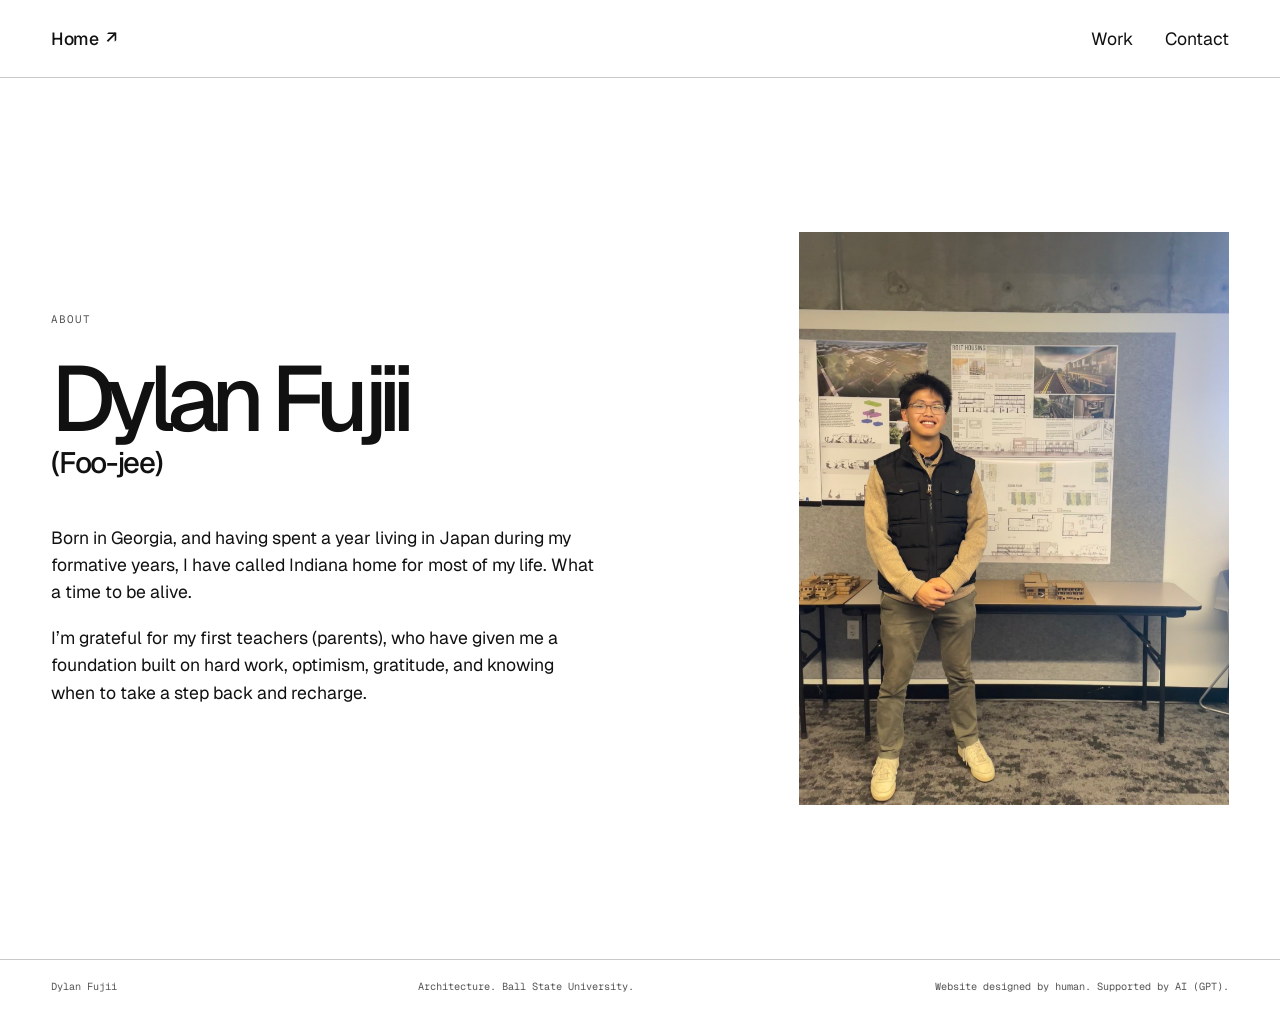
==== commit f2730f83: "Add About portrait and update ACSA award link" ====
--- a/about.html
+++ b/about.html
@@ -16,10 +16,13 @@
       </nav>
     </header>
     <main class="about-page">
-      <p class="eyebrow">About</p>
-      <h1>Dylan Fujii <span>(Foo-jee)</span></h1>
-      <p>Born in Georgia, and having spent a year living in Japan during my formative years, I have called Indiana home for most of my life. What a time to be alive.</p>
-      <p>I’m grateful for my first teachers (parents), who have given me a foundation built on hard work, optimism, gratitude, and knowing when to take a step back and recharge.</p>
+      <section class="about-copy">
+        <p class="eyebrow">About</p>
+        <h1>Dylan Fujii <span>(Foo-jee)</span></h1>
+        <p>Born in Georgia, and having spent a year living in Japan during my formative years, I have called Indiana home for most of my life. What a time to be alive.</p>
+        <p>I’m grateful for my first teachers (parents), who have given me a foundation built on hard work, optimism, gratitude, and knowing when to take a step back and recharge.</p>
+      </section>
+      <figure class="about-portrait"><img src="assets/images/dylan-fujii-portrait.jpg" alt="Dylan Fujii with his architecture portfolio and models"></figure>
     </main>
     <footer><span>Dylan Fujii</span><span>Architecture. Ball State University.</span><span>Website designed by human. Supported by AI (GPT).</span></footer>
   </body>
--- a/styles.css
+++ b/styles.css
@@ -133,3 +133,9 @@
 .back-to-top.is-visible{opacity:1;transform:translateY(0);pointer-events:auto}
 .back-to-top:hover{background:var(--ink);color:#fff}
 @media(max-width:760px){.site-header nav,.home-link{font-size:.95rem}.back-to-top{right:5vw;bottom:1.25rem}.hero-hover-prompt{right:.75rem;bottom:.75rem;font-size:.58rem}}
+
+/* About is a quiet two-part portrait: biography at left, studio evidence at right. */
+.about-page{max-width:1440px;grid-template-columns:minmax(0,1.05fr) minmax(16rem,.7fr);gap:clamp(3rem,8vw,10rem);align-items:center}
+.about-copy{max-width:38rem}.about-copy h1{font-size:clamp(3.4rem,7.2vw,8rem);letter-spacing:-.085em;line-height:.88;font-weight:500;margin:0 0 3rem}.about-copy h1 span{display:block;font-size:.32em;letter-spacing:-.045em;margin-top:.65rem}.about-copy>p:not(.eyebrow){max-width:34rem;font-size:var(--reading-size);line-height:1.55;margin:0 0 1.15rem}.about-copy .eyebrow{margin-bottom:2rem}
+.about-portrait{width:min(100%,31rem);margin:0;justify-self:end}.about-portrait img{width:100%;height:auto;object-fit:contain;background:#fff}
+@media(max-width:760px){.about-page{grid-template-columns:1fr;gap:3rem}.about-copy h1{margin-bottom:2.5rem}.about-portrait{justify-self:start;width:min(100%,26rem)}}
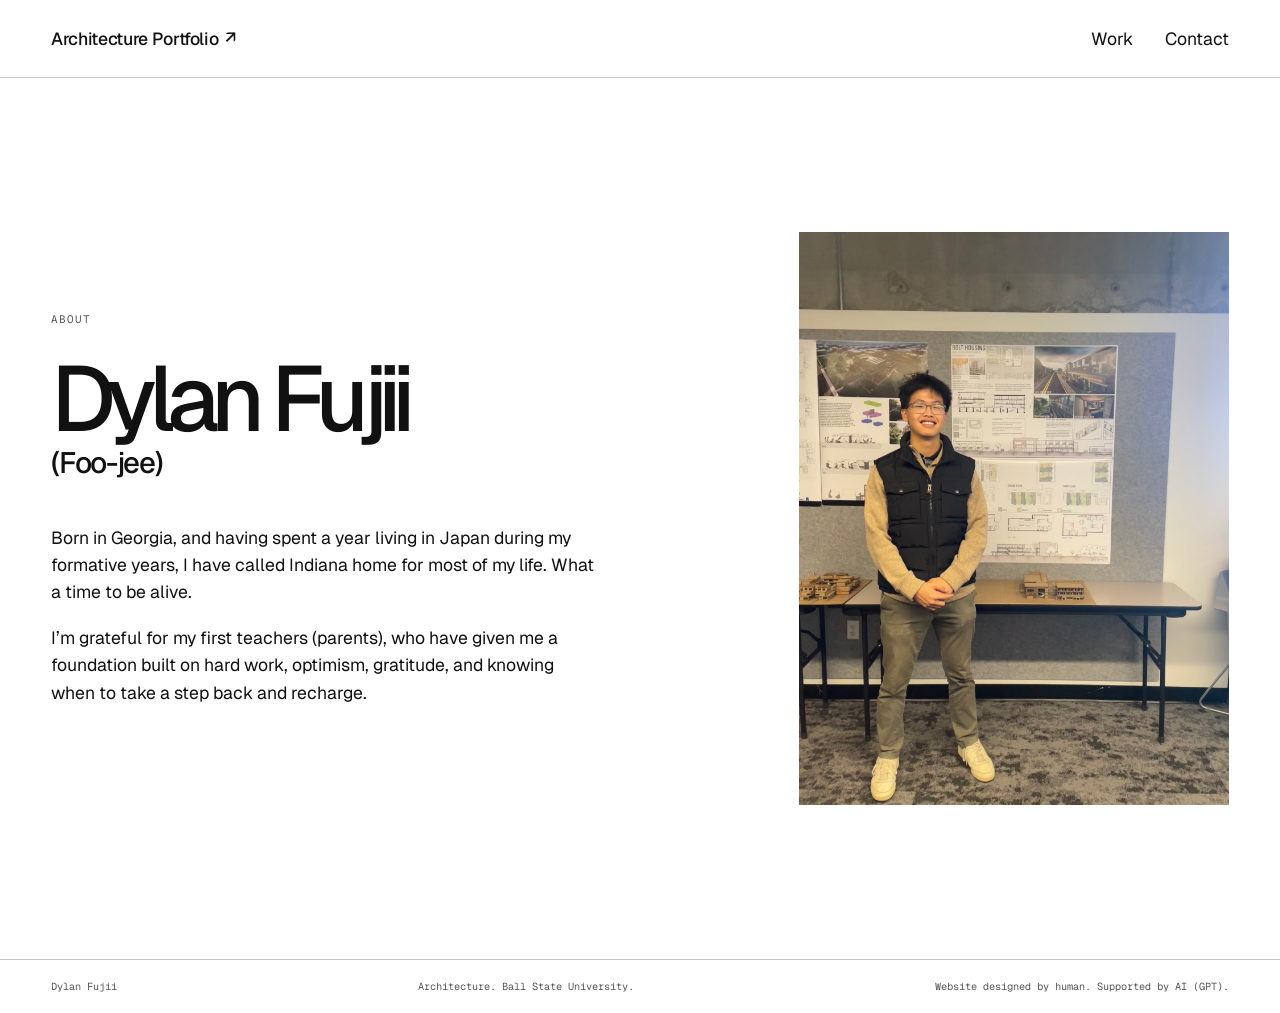
==== commit c5eb4735: "Rename portfolio home navigation" ====
--- a/about.html
+++ b/about.html
@@ -9,7 +9,7 @@
   </head>
   <body>
     <header class="site-header">
-      <a class="home-link" href="index.html" aria-label="Return to home page">Home <span>↗</span></a>
+      <a class="home-link" href="index.html" aria-label="Return to architecture portfolio">Architecture Portfolio <span>↗</span></a>
       <nav aria-label="Main navigation">
         <a href="collection.html?collection=student">Work</a>
         <a href="contact.html">Contact</a>
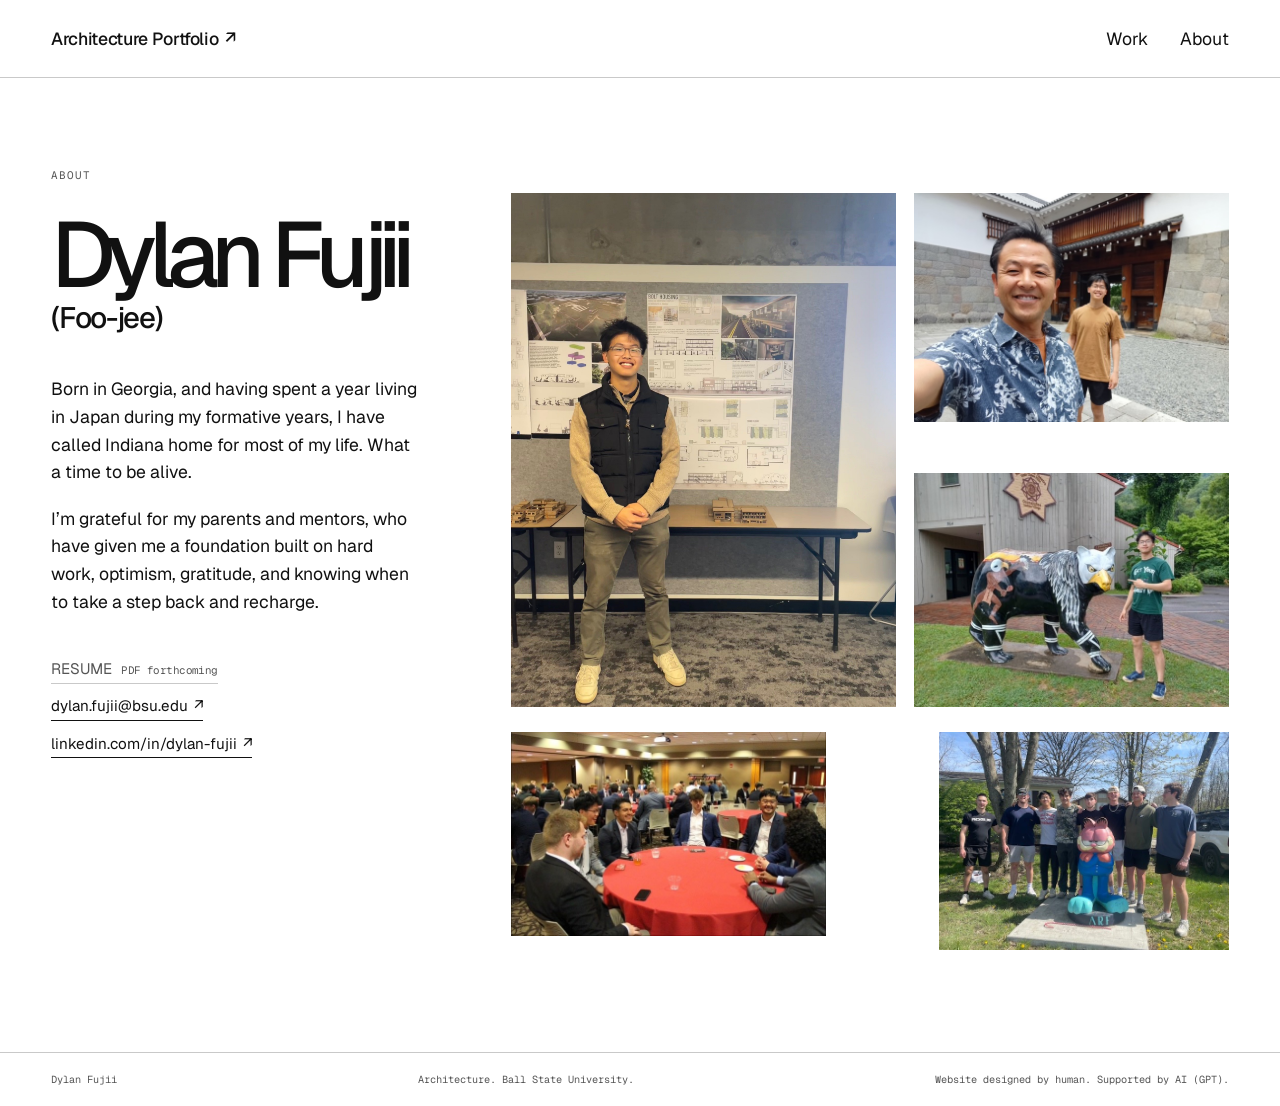
==== commit 86102738: "Make About the portfolio landing page" ====
--- a/about.html
+++ b/about.html
@@ -3,27 +3,13 @@
   <head>
     <meta charset="utf-8">
     <meta name="viewport" content="width=device-width, initial-scale=1">
+    <meta http-equiv="refresh" content="0; url=index.html">
     <meta name="description" content="About Dylan Fujii.">
     <title>About — Dylan Fujii</title>
     <link rel="stylesheet" href="styles.css">
   </head>
-  <body>
-    <header class="site-header">
-      <a class="home-link" href="index.html" aria-label="Return to architecture portfolio">Architecture Portfolio <span>↗</span></a>
-      <nav aria-label="Main navigation">
-        <a href="collection.html?collection=student">Work</a>
-        <a href="contact.html">Contact</a>
-      </nav>
-    </header>
-    <main class="about-page">
-      <section class="about-copy">
-        <p class="eyebrow">About</p>
-        <h1>Dylan Fujii <span>(Foo-jee)</span></h1>
-        <p>Born in Georgia, and having spent a year living in Japan during my formative years, I have called Indiana home for most of my life. What a time to be alive.</p>
-        <p>I’m grateful for my first teachers (parents), who have given me a foundation built on hard work, optimism, gratitude, and knowing when to take a step back and recharge.</p>
-      </section>
-      <figure class="about-portrait"><img src="assets/images/dylan-fujii-portrait.jpg" alt="Dylan Fujii with his architecture portfolio and models"></figure>
-    </main>
-    <footer><span>Dylan Fujii</span><span>Architecture. Ball State University.</span><span>Website designed by human. Supported by AI (GPT).</span></footer>
+  <body class="redirect-page">
+    <main><p>About now lives on the <a href="index.html">homepage</a>.</p></main>
+    <script>location.replace('index.html');</script>
   </body>
 </html>
--- a/styles.css
+++ b/styles.css
@@ -139,3 +139,58 @@
 .about-copy{max-width:38rem}.about-copy h1{font-size:clamp(3.4rem,7.2vw,8rem);letter-spacing:-.085em;line-height:.88;font-weight:500;margin:0 0 3rem}.about-copy h1 span{display:block;font-size:.32em;letter-spacing:-.045em;margin-top:.65rem}.about-copy>p:not(.eyebrow){max-width:34rem;font-size:var(--reading-size);line-height:1.55;margin:0 0 1.15rem}.about-copy .eyebrow{margin-bottom:2rem}
 .about-portrait{width:min(100%,31rem);margin:0;justify-self:end}.about-portrait img{width:100%;height:auto;object-fit:contain;background:#fff}
 @media(max-width:760px){.about-page{grid-template-columns:1fr;gap:3rem}.about-copy h1{margin-bottom:2.5rem}.about-portrait{justify-self:start;width:min(100%,26rem)}}
+
+/* Mobile catalogue metadata is always present in the reading flow, never hover-dependent. */
+@media(max-width:760px){
+  .portfolio-grid .project-tile{overflow:visible}
+  .portfolio-grid .project-tile figure{overflow:visible}
+  .portfolio-grid .project-tile .tile-overlay{position:static!important;display:block!important;visibility:visible!important;opacity:1!important;min-height:0!important;padding:.8rem 0 0!important;background:transparent!important;color:var(--ink)!important}
+  .portfolio-grid .project-tile .tile-mobile-title{display:block!important;visibility:visible!important;font-size:1.18rem!important;font-weight:500!important;letter-spacing:-.04em!important;line-height:1.05!important;color:var(--ink)!important}
+  .portfolio-grid .project-tile .tile-year{display:none!important}
+  .portfolio-grid .project-tile .tile-studio{display:block!important;visibility:visible!important;margin-top:.35rem!important;font-size:.62rem!important;line-height:1.4!important;color:var(--slate)!important}
+  .portfolio-grid .project-tile h3{display:none!important}
+}
+
+.tile-mobile-title{display:none}.link-arrow{display:inline-block;margin-left:.24em;font:inherit;line-height:1;vertical-align:baseline}
+
+/* Joinery editorial sequence: graphics use the same content field as the opening hero. */
+.joinery-concept{max-width:1600px;padding:7vw 4vw}
+.joinery-parti{grid-column:2;margin-top:0}
+.joinery-history{max-width:none}
+.joinery-context--axon{max-width:1600px;min-height:0;display:block;padding:7vw 4vw}
+.joinery-context--axon header{max-width:32rem;margin-bottom:3vw}
+.joinery-context--axon figure{display:block}
+.joinery-context--axon img{max-height:none}
+@media(max-width:760px){.joinery-concept,.joinery-context--axon{padding:15vw 5vw}.joinery-parti{grid-column:auto;margin-top:0}}
+
+/* The homepage is an editorial About spread: a quiet biography beside an
+   intentionally irregular, unframed sequence of personal photographs. */
+.about-home{max-width:1640px;min-height:calc(100dvh - 78px);margin:0 auto;padding:clamp(3.5rem,7vw,8.5rem) 4vw clamp(5rem,8vw,10rem);display:grid;grid-template-columns:minmax(17rem,.68fr) minmax(0,1.32fr);gap:clamp(3rem,7vw,10rem);align-items:start}
+.about-home-copy{position:sticky;top:clamp(6.5rem,10vw,9.5rem);max-width:37rem}
+.about-home-copy .eyebrow{margin-bottom:2rem}
+.about-home-copy h1{font-size:clamp(3.35rem,7.2vw,8rem);letter-spacing:-.085em;line-height:.88;font-weight:500;margin:0 0 2.75rem}
+.about-home-copy h1 span{display:block;margin-top:.65rem;font-size:.32em;letter-spacing:-.045em}
+.about-home-copy>p:not(.eyebrow){max-width:35rem;margin:0 0 1.15rem;font-size:var(--reading-size);line-height:1.58}
+.about-links{display:grid;justify-items:start;gap:.85rem;margin-top:2.75rem}
+.about-link{display:inline-flex;align-items:baseline;gap:.12rem;border-bottom:1px solid var(--ink);padding-bottom:.24rem;font-size:clamp(.93rem,.82rem + .16vw,1.1rem);line-height:1.25;transition:color .2s,border-color .2s}
+.about-link:hover{color:var(--blue);border-color:var(--blue)}
+.about-link--pending{color:var(--slate);border-color:var(--line);cursor:default}
+.about-link--pending small{margin-left:.45rem;font:var(--caption-size) var(--mono);letter-spacing:.04em;text-transform:none}
+.about-collage{display:grid;grid-template-columns:minmax(0,1.1fr) minmax(0,.9fr);grid-auto-flow:row dense;column-gap:clamp(.8rem,1.4vw,1.55rem);row-gap:clamp(.95rem,2vw,2rem);align-items:start;padding-top:clamp(.25rem,2vw,2.5rem)}
+.about-collage figure{margin:0;background:#fff;overflow:hidden}
+.about-collage img{display:block;width:100%;height:auto;max-width:none;object-fit:contain}
+.about-collage-anchor{grid-column:1;grid-row:span 2;align-self:start}
+.about-collage-japan{grid-column:2;margin-top:clamp(1.5rem,6vw,6.5rem)}
+.about-collage-bear{grid-column:2;align-self:end;margin-left:clamp(-.85rem,-1.3vw,-.35rem)}
+.about-collage-table{grid-column:1;width:82%;margin-top:clamp(.2rem,1.2vw,1rem)}
+.about-collage-community{grid-column:2;width:92%;justify-self:end;margin-top:clamp(-1.5rem,-2.7vw,-.45rem)}
+.redirect-page{display:grid;min-height:100dvh;place-items:center;padding:2rem;color:var(--slate)}
+.redirect-page p{font:var(--reading-size) var(--sans)}
+.redirect-page a{color:var(--ink);border-bottom:1px solid currentColor}
+
+/* Fire-Proof Altadena announces its two-state hero before the interaction. */
+.project-tile-altadena .tile-hover-prompt{position:absolute;right:clamp(.7rem,1.2vw,1.25rem);bottom:clamp(.7rem,1.2vw,1.25rem);z-index:4;max-width:calc(100% - 1.4rem);padding:.38rem .5rem;background:rgba(0,0,0,.3);color:#fff;font:500 clamp(.78rem,.67rem + .24vw,1.08rem)/1.15 var(--sans);letter-spacing:-.015em;text-shadow:0 1px 10px rgba(0,0,0,.62);pointer-events:none}
+.project-intro--altadena .hero-hover-prompt{right:clamp(1rem,2vw,2rem);bottom:clamp(1rem,2vw,2rem);padding:.5rem .7rem;background:rgba(0,0,0,.25);font:500 clamp(1rem,.72rem + .55vw,1.7rem)/1.1 var(--sans);letter-spacing:-.025em;text-transform:none}
+.project-page-hero .project-hero-swap:focus-visible{outline:2px solid var(--ink);outline-offset:4px}.project-page-hero .project-hero-swap:focus-visible .project-hero-hover,.project-page-hero .project-hero-swap.is-hover-revealed .project-hero-hover{opacity:1}
+@media(max-width:1080px){.about-home{grid-template-columns:1fr;gap:3rem;padding:13vw 5vw 17vw}.about-home-copy{position:static;max-width:42rem}.about-collage{max-width:52rem;width:100%;padding-top:0}}
+@media(max-width:760px){.about-home{gap:2.75rem;padding-top:15vw}.about-home-copy h1{font-size:clamp(3rem,15vw,5.2rem);margin-bottom:2.3rem}.about-links{margin-top:2.25rem;gap:.8rem}.about-link{font-size:.94rem}.about-collage{column-gap:.7rem;row-gap:.85rem}.about-collage-japan{margin-top:1.25rem}.about-collage-bear{margin-left:-.35rem}.about-collage-table{width:88%}.about-collage-community{margin-top:-.45rem}.project-tile-altadena .tile-hover-prompt{font-size:.78rem}.project-intro--altadena .hero-hover-prompt{font-size:1.12rem}}
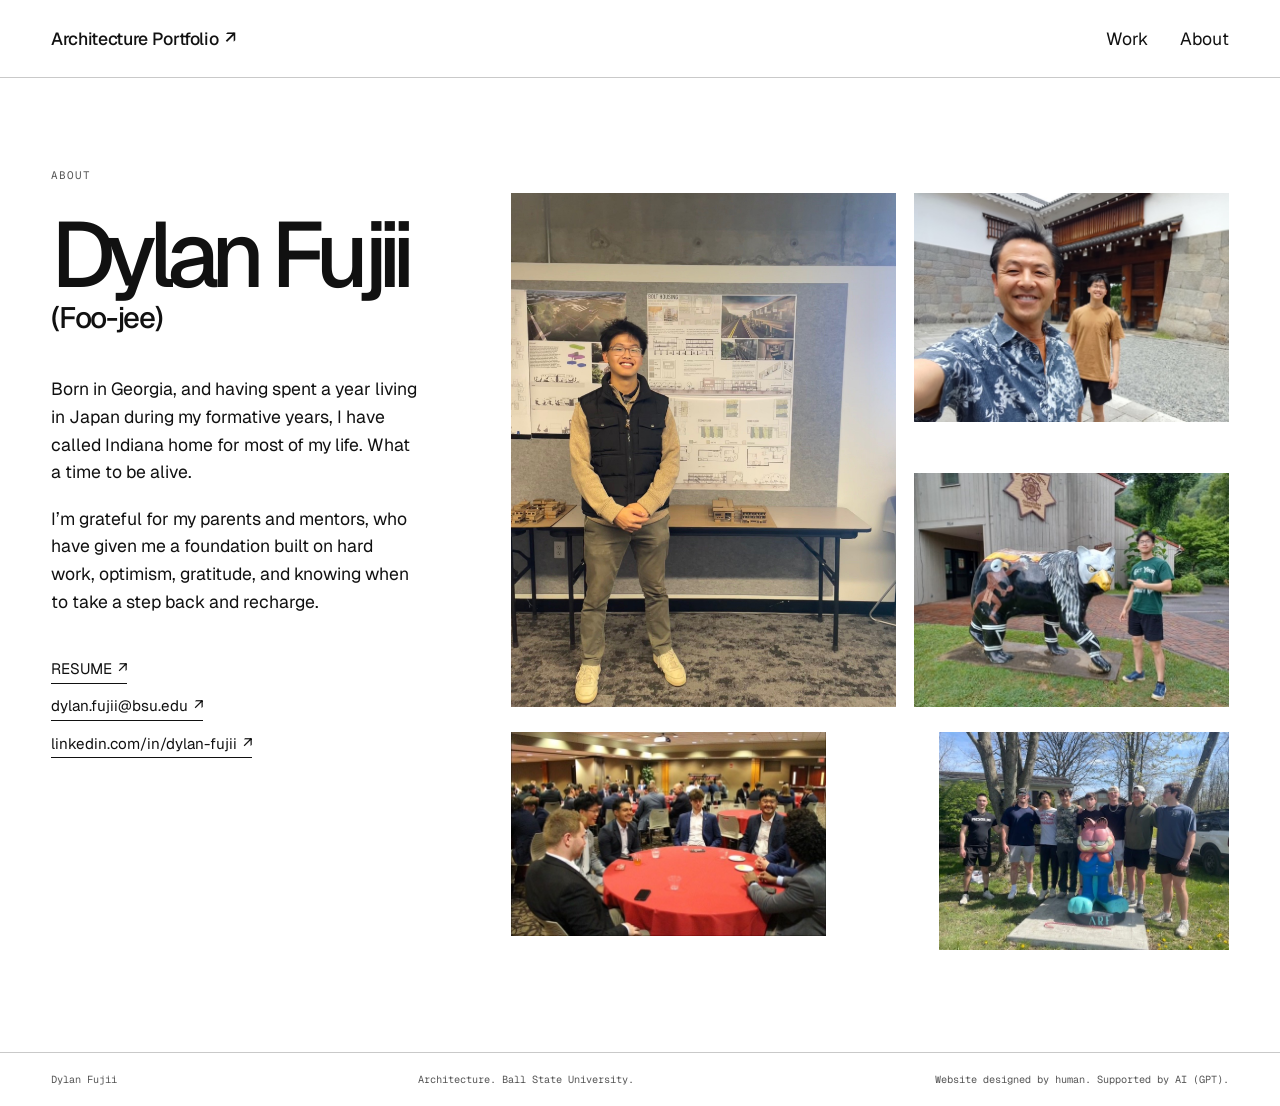
==== commit 23f49f31: "Restore portfolio home and separate about page" ====
--- a/about.html
+++ b/about.html
@@ -3,13 +3,40 @@
   <head>
     <meta charset="utf-8">
     <meta name="viewport" content="width=device-width, initial-scale=1">
-    <meta http-equiv="refresh" content="0; url=index.html">
     <meta name="description" content="About Dylan Fujii.">
     <title>About — Dylan Fujii</title>
-    <link rel="stylesheet" href="styles.css">
+    <link rel="stylesheet" href="styles.css?v=8610273">
   </head>
-  <body class="redirect-page">
-    <main><p>About now lives on the <a href="index.html">homepage</a>.</p></main>
-    <script>location.replace('index.html');</script>
+  <body>
+    <header class="site-header">
+      <a class="home-link" href="index.html" aria-label="Return to architecture portfolio">Architecture Portfolio <span class="link-arrow">↗</span></a>
+      <nav aria-label="Main navigation">
+        <a href="collection.html?collection=student">Work</a>
+        <a href="about.html" aria-current="page">About</a>
+      </nav>
+    </header>
+    <main class="about-home">
+      <section class="about-home-copy">
+        <p class="eyebrow">About</p>
+        <h1>Dylan Fujii <span>(Foo-jee)</span></h1>
+        <p>Born in Georgia, and having spent a year living in Japan during my formative years, I have called Indiana home for most of my life. What a time to be alive.</p>
+        <p>I’m grateful for my parents and mentors, who have given me a foundation built on hard work, optimism, gratitude, and knowing when to take a step back and recharge.</p>
+        <div class="about-links" aria-label="Contact and resume links">
+          <a class="about-link" href="assets/documents/dylan-fujii-resume-2026.pdf" target="_blank" rel="noopener" download>RESUME <span class="link-arrow">↗</span></a>
+          <a class="about-link" href="mailto:dylan.fujii@bsu.edu">dylan.fujii@bsu.edu <span class="link-arrow">↗</span></a>
+          <a class="about-link" href="https://www.linkedin.com/in/dylan-fujii/" target="_blank" rel="noopener">linkedin.com/in/dylan-fujii <span class="link-arrow">↗</span></a>
+        </div>
+      </section>
+      <section class="about-collage" aria-label="Personal photographs of Dylan Fujii">
+        <figure class="about-collage-anchor"><img src="assets/images/dylan-fujii-portrait.jpg" alt="Dylan Fujii with his architecture portfolio and models" /></figure>
+        <figure class="about-collage-japan"><img src="assets/images/about-japan.jpg" alt="Dylan Fujii with family at a Japanese castle gate" /></figure>
+        <figure class="about-collage-bear"><img src="assets/images/about-bear.jpg" alt="Dylan Fujii beside an outdoor bear sculpture" /></figure>
+        <figure class="about-collage-table"><img src="assets/images/about-table.jpg" alt="Dylan Fujii at a formal social gathering" /></figure>
+        <figure class="about-collage-community"><img src="assets/images/about-community.jpg" alt="Dylan Fujii with a community group outdoors" /></figure>
+      </section>
+    </main>
+    <footer><span>Dylan Fujii</span><span>Architecture. Ball State University.</span><span>Website designed by human. Supported by AI (GPT).</span></footer>
+    <script src="projects.js?v=8610273"></script>
+    <script src="site.js?v=8610273"></script>
   </body>
 </html>
